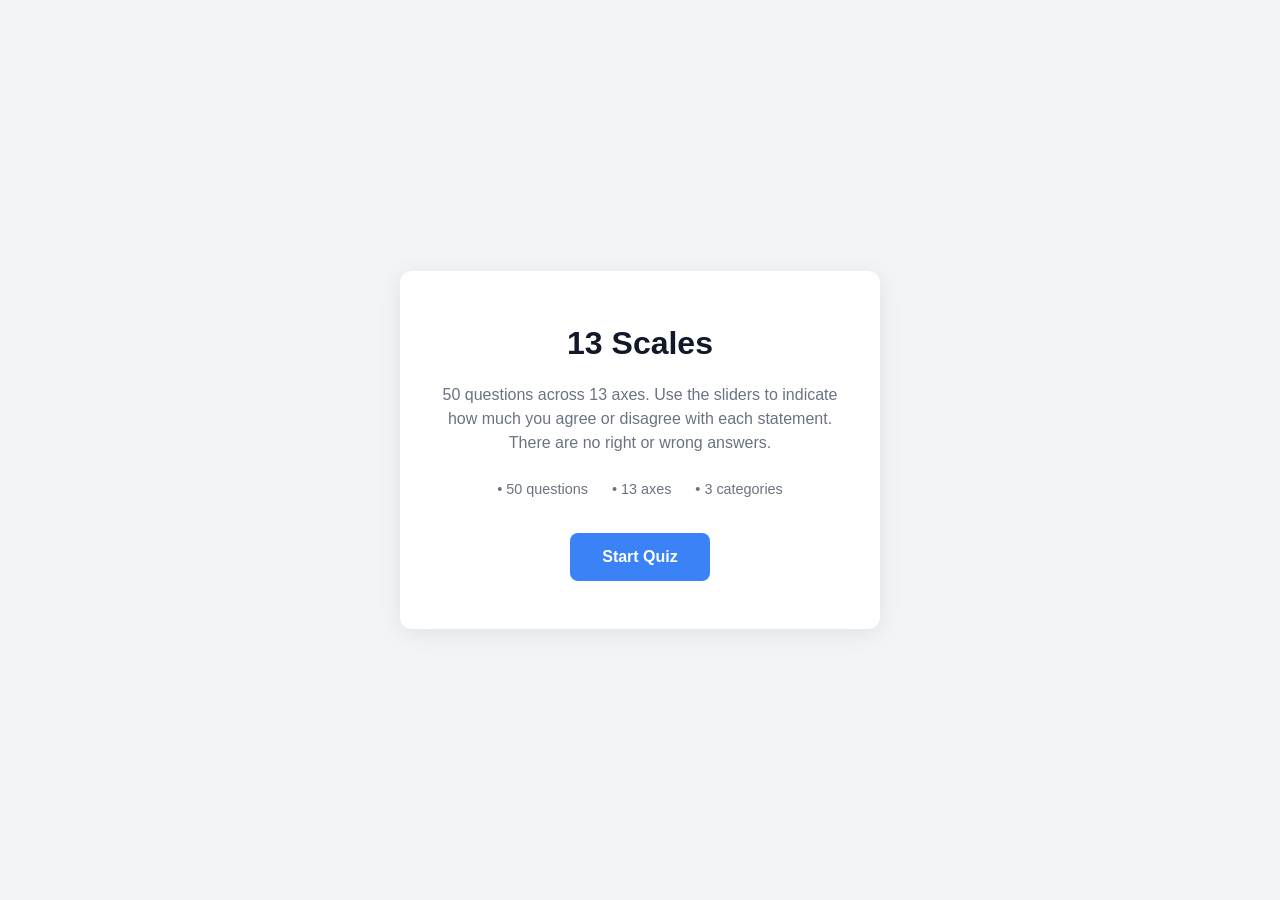
==== docs/index.html @ 3b5200a0 "formatting" ====
<!doctype html>
<html lang="en">
  <head>
    <meta charset="UTF-8" />
    <meta name="viewport" content="width=device-width, initial-scale=1.0" />
    <title>Political Quiz</title>
    <link rel="stylesheet" href="static/style.css" />
  </head>
  <body>
    <div class="landing">
      <div class="landing-card">
        <h1>13 Scales</h1>
        <p>
          50 questions across 13 axes. Use the sliders to indicate how much you
          agree or disagree with each statement. There are no right or wrong
          answers.
        </p>
        <ul class="meta-list">
          <li>50 questions</li>
          <li>13 axes</li>
          <li>3 categories</li>
        </ul>
        <a href="quiz/" class="btn-start">Start Quiz</a>
      </div>
    </div>
  </body>
</html>
---- docs/static/style.css ----
*,
*::before,
*::after {
  box-sizing: border-box;
  margin: 0;
  padding: 0;
}

:root {
  --blue: #3b82f6;
  --green: #22c55e;
  --red: #ef4444;
  --bg: #f3f4f6;
  --card: #ffffff;
  --text: #111827;
  --muted: #6b7280;
  --border: #e5e7eb;
  --radius: 12px;
}

body {
  font-family: -apple-system, BlinkMacSystemFont, "Segoe UI", sans-serif;
  background: var(--bg);
  color: var(--text);
  line-height: 1.5;
}

/* ── Landing ─────────────────────────────────────────── */

.landing {
  min-height: 100vh;
  display: flex;
  align-items: center;
  justify-content: center;
  padding: 2rem;
}

.landing-card {
  background: var(--card);
  border-radius: var(--radius);
  box-shadow: 0 4px 24px rgba(0, 0, 0, 0.08);
  padding: 3rem 2.5rem;
  max-width: 480px;
  width: 100%;
  text-align: center;
}

.landing-card h1 {
  font-size: 2rem;
  font-weight: 700;
  margin-bottom: 1rem;
}

.landing-card p {
  color: var(--muted);
  margin-bottom: 1.5rem;
}

.meta-list {
  list-style: none;
  display: flex;
  justify-content: center;
  gap: 1.5rem;
  margin-bottom: 2rem;
  font-size: 0.9rem;
  color: var(--muted);
}

.meta-list li::before {
  content: "• ";
}

/* ── Buttons ─────────────────────────────────────────── */

.btn-start,
.btn-submit {
  display: inline-block;
  background: var(--blue);
  color: #fff;
  font-size: 1rem;
  font-weight: 600;
  padding: 0.75rem 2rem;
  border-radius: 8px;
  border: none;
  cursor: pointer;
  text-decoration: none;
  transition: background 0.15s;
}

.btn-start:hover,
.btn-submit:hover {
  background: #2563eb;
}

/* ── Sticky progress bar ─────────────────────────────── */

.sticky-bar {
  position: sticky;
  top: 0;
  z-index: 100;
  background: var(--card);
  border-bottom: 1px solid var(--border);
  padding: 1.25rem 1.5rem;
  font-size: 1.5rem;
  font-weight: 600;
  color: var(--text);
  text-align: center;
}

/* ── Quiz layout ─────────────────────────────────────── */

.quiz-container {
  max-width: 800px;
  margin: 0 auto;
  padding: 2rem 1.5rem 4rem;
}

.quiz-container > h1 {
  font-size: 1.75rem;
  font-weight: 700;
  margin-bottom: 2rem;
}

.category-section {
  margin-bottom: 2.5rem;
}

.category-heading {
  font-size: 2rem;
  font-weight: 700;
  color: var(--blue);
  border-bottom: 2px solid var(--blue);
  padding-bottom: 0.4rem;
  margin-bottom: 1.25rem;
  text-align: center;
}

.question-card {
  background: var(--card);
  border-radius: var(--radius);
  box-shadow: 0 1px 4px rgba(0, 0, 0, 0.07);
  padding: 1.25rem 1.5rem;
  margin-bottom: 0.75rem;
}

.question-text {
  font-size: 1rem;
  margin-bottom: 1rem;
}

/* ── Slider ──────────────────────────────────────────── */

.slider-wrapper {
  display: flex;
  flex-direction: column;
  gap: 0.35rem;
}

input[type="range"] {
  -webkit-appearance: none;
  appearance: none;
  width: 100%;
  height: 6px;
  border-radius: 3px;
  background: linear-gradient(
    to right,
    var(--red) 0%,
    var(--border) 50%,
    var(--green) 100%
  );
  outline: none;
  cursor: pointer;
}

input[type="range"]::-webkit-slider-thumb {
  -webkit-appearance: none;
  appearance: none;
  width: 18px;
  height: 18px;
  border-radius: 50%;
  background: var(--card);
  border: 2px solid #9ca3af;
  box-shadow: 0 1px 4px rgba(0, 0, 0, 0.2);
  cursor: pointer;
  transition: border-color 0.15s;
}

input[type="range"]::-webkit-slider-thumb:hover {
  border-color: var(--blue);
}

input[type="range"]::-moz-range-thumb {
  width: 18px;
  height: 18px;
  border-radius: 50%;
  background: var(--card);
  border: 2px solid #9ca3af;
  cursor: pointer;
}

.slider-labels {
  position: relative;
  height: 1.3em;
  font-size: 0.68rem;
  color: var(--muted);
}

.slider-labels span {
  position: absolute;
  white-space: nowrap;
  transform: translateX(-50%);
}

.slider-labels span:nth-child(1) {
  left: 0%;
  transform: translateX(0);
}
.slider-labels span:nth-child(2) {
  left: calc(25% + 4.5px);
}
.slider-labels span:nth-child(3) {
  left: 50%;
}
.slider-labels span:nth-child(4) {
  left: calc(75% - 4.5px);
}
.slider-labels span:nth-child(5) {
  left: 100%;
  transform: translateX(-100%);
}

.slider-value {
  font-size: 0.8rem;
  font-weight: 600;
  text-align: center;
}

@media (max-width: 480px) {
  .slider-labels {
    height: 2.6em;
    font-size: 0.62rem;
  }

  .slider-labels span {
    white-space: normal;
    max-width: 4.8em;
    line-height: 1.2;
  }

  .slider-labels span:nth-child(5) {
    text-align: right;
  }
}

.slider-value.positive {
  color: var(--red);
}
.slider-value.negative {
  color: var(--blue);
}
.slider-value.neutral {
  color: var(--muted);
}

/* ── Submit row ──────────────────────────────────────── */

.submit-row {
  text-align: center;
  margin-top: 2rem;
}

/* ── Results ─────────────────────────────────────────── */

.results-container {
  max-width: 1100px;
  margin: 0 auto;
  padding: 2rem 1.5rem 4rem;
}

.results-title {
  font-size: 2rem;
  font-weight: 700;
  margin-bottom: 1.75rem;
  text-align: center;
}

.axis-result {
  background: var(--card);
  border-radius: var(--radius);
  box-shadow: 0 1px 4px rgba(0, 0, 0, 0.07);
  padding: 1.1rem 1.4rem;
  margin-bottom: 1rem;
}

.axis-label {
  font-size: 1.75rem;
  font-weight: 700;
  color: var(--text);
  margin-bottom: 0.55rem;
  text-align: center;
}

.bar-track {
  display: flex;
  height: 75px;
  border-radius: 10px;
  overflow: hidden;
  background: var(--border);
}

.bar-left {
  background: var(--blue);
  height: 100%;
  display: flex;
  align-items: center;
  justify-content: center;
  overflow: hidden;
  transition: width 0.5s ease;
  border-right: 4px solid #fff;
}

.bar-right {
  background: var(--red);
  height: 100%;
  display: flex;
  align-items: center;
  justify-content: center;
  overflow: hidden;
  transition: width 0.5s ease;
}

.bar-inner-text {
  color: #fff;
  font-size: 1.5rem;
  font-weight: 600;
  white-space: nowrap;
  padding: 0 0.5rem;
  text-shadow: 0 1px 2px rgba(0, 0, 0, 0.25);
}

.retake-row {
  text-align: center;
  margin-top: 2rem;
}
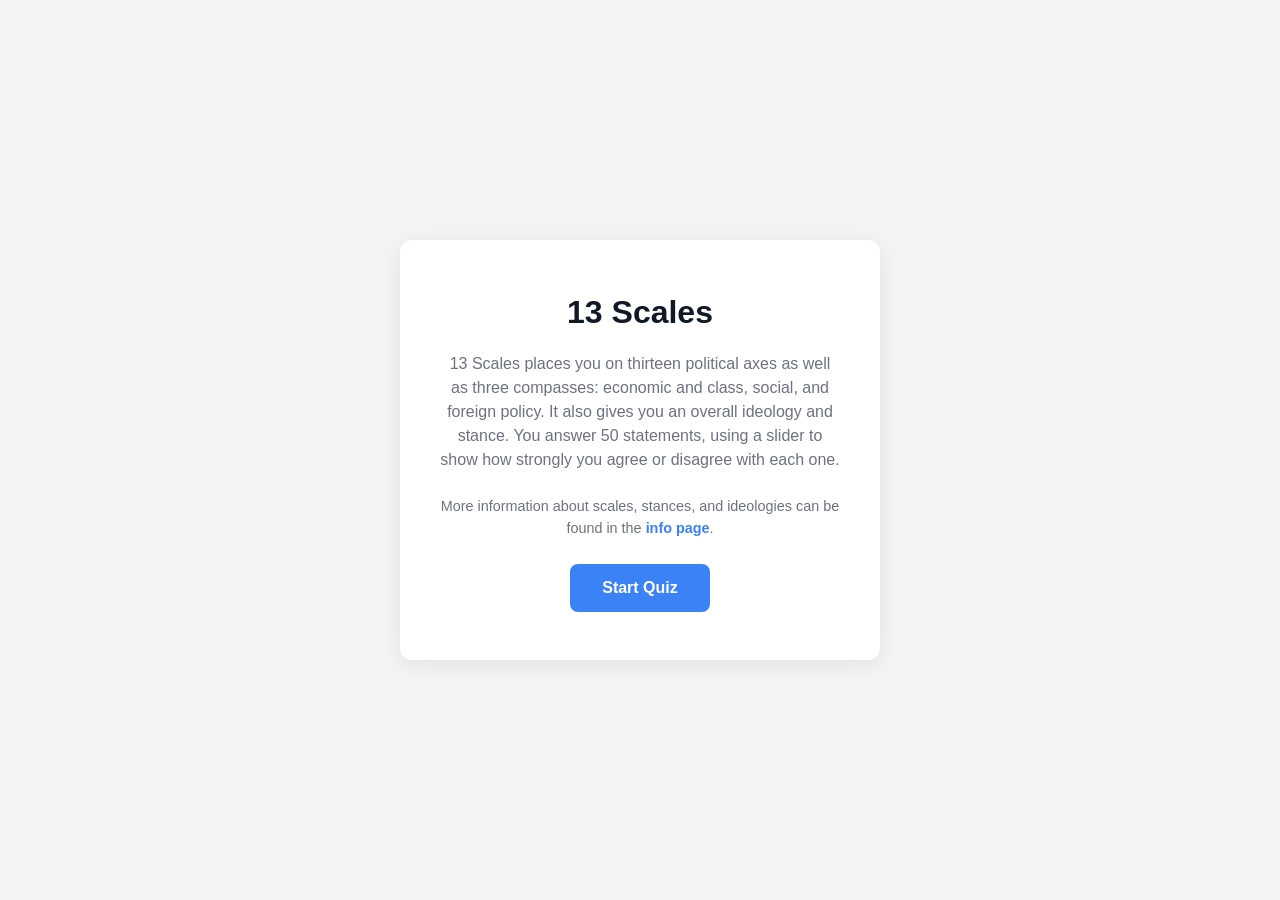
==== commit eadb88c4: "done" ====
--- a/docs/index.html
+++ b/docs/index.html
@@ -3,7 +3,7 @@
   <head>
     <meta charset="UTF-8" />
     <meta name="viewport" content="width=device-width, initial-scale=1.0" />
-    <title>Political Quiz</title>
+    <title>13 Scales</title>
     <link rel="stylesheet" href="static/style.css" />
   </head>
   <body>
@@ -11,15 +11,16 @@
       <div class="landing-card">
         <h1>13 Scales</h1>
         <p>
-          50 questions across 13 axes. Use the sliders to indicate how much you
-          agree or disagree with each statement. There are no right or wrong
-          answers.
+          13 Scales places you on thirteen political axes as well as three
+          compasses: economic and class, social, and foreign policy. It also
+          gives you an overall ideology and stance. You answer 50 statements,
+          using a slider to show how strongly you agree or disagree with each
+          one.
         </p>
-        <ul class="meta-list">
-          <li>50 questions</li>
-          <li>13 axes</li>
-          <li>3 categories</li>
-        </ul>
+        <p class="card-note">
+          More information about scales, stances, and ideologies can be found in
+          the <a href="info/">info page</a>.
+        </p>
         <a href="quiz/" class="btn-start">Start Quiz</a>
       </div>
     </div>
--- a/docs/static/style.css
+++ b/docs/static/style.css
@@ -342,3 +342,160 @@
   text-align: center;
   margin-top: 2rem;
 }
+
+/* ── Content pages (home extras + info) ──────────────── */
+
+.content-container {
+  max-width: 800px;
+  margin: 0 auto;
+  padding: 2rem 1.5rem 4rem;
+}
+
+.content-intro {
+  color: var(--muted);
+  text-align: center;
+  max-width: 640px;
+  margin: 0 auto 2.5rem;
+}
+
+.content-section {
+  margin-bottom: 2.5rem;
+}
+
+.content-section > h2 {
+  font-size: 1.5rem;
+  font-weight: 700;
+  color: var(--blue);
+  border-bottom: 2px solid var(--blue);
+  padding-bottom: 0.4rem;
+  margin-bottom: 1.25rem;
+  text-align: center;
+}
+
+.term-card {
+  background: var(--card);
+  border-radius: var(--radius);
+  box-shadow: 0 1px 4px rgba(0, 0, 0, 0.07);
+  padding: 1.1rem 1.4rem;
+  margin-bottom: 0.75rem;
+}
+
+.term-card h3 {
+  font-size: 1.15rem;
+  font-weight: 700;
+  margin-bottom: 0.35rem;
+}
+
+.term-card p {
+  color: var(--muted);
+  font-size: 0.95rem;
+}
+
+.term-poles {
+  list-style: none;
+  display: flex;
+  flex-direction: column;
+  gap: 0.25rem;
+}
+
+.term-poles li {
+  color: var(--muted);
+  font-size: 0.95rem;
+  padding-left: 1rem;
+  position: relative;
+}
+
+.term-poles li::before {
+  content: "•";
+  position: absolute;
+  left: 0;
+  color: var(--blue);
+}
+
+.content-cta {
+  text-align: center;
+  margin-top: 1rem;
+}
+
+.scale-row {
+  display: flex;
+  align-items: center;
+  gap: 0.5rem;
+  margin-bottom: 0.75rem;
+}
+
+.scale-row .term-card {
+  flex: 1;
+  margin-bottom: 0;
+}
+
+.scale-side-icon {
+  width: 120px;
+  height: 120px;
+  object-fit: contain;
+  flex-shrink: 0;
+}
+
+@media (max-width: 600px) {
+  .scale-side-icon {
+    width: 64px;
+    height: 64px;
+  }
+}
+
+.card-note {
+  margin-top: 1.5rem;
+  margin-bottom: 0;
+  font-size: 0.9rem;
+  color: var(--muted);
+}
+
+.card-note a {
+  color: var(--blue);
+  font-weight: 600;
+  text-decoration: none;
+}
+
+.card-note a:hover {
+  text-decoration: underline;
+}
+
+/* sticky bar with side buttons (info page, results) */
+
+.bar-nav {
+  display: flex;
+  align-items: center;
+  justify-content: center;
+}
+
+.bar-btn {
+  position: absolute;
+  background: transparent;
+  border: 1.5px solid var(--border);
+  color: var(--text);
+  font-size: 0.82rem;
+  font-weight: 600;
+  padding: 0.35rem 0.85rem;
+  border-radius: 6px;
+  cursor: pointer;
+  text-decoration: none;
+  white-space: nowrap;
+  transition:
+    background 0.15s,
+    color 0.15s,
+    border-color 0.15s;
+}
+
+.bar-btn:hover {
+  background: var(--blue);
+  color: #fff;
+  border-color: var(--blue);
+}
+
+.bar-btn.left {
+  left: 1.5rem;
+}
+
+.bar-btn.right {
+  right: 1.5rem;
+}
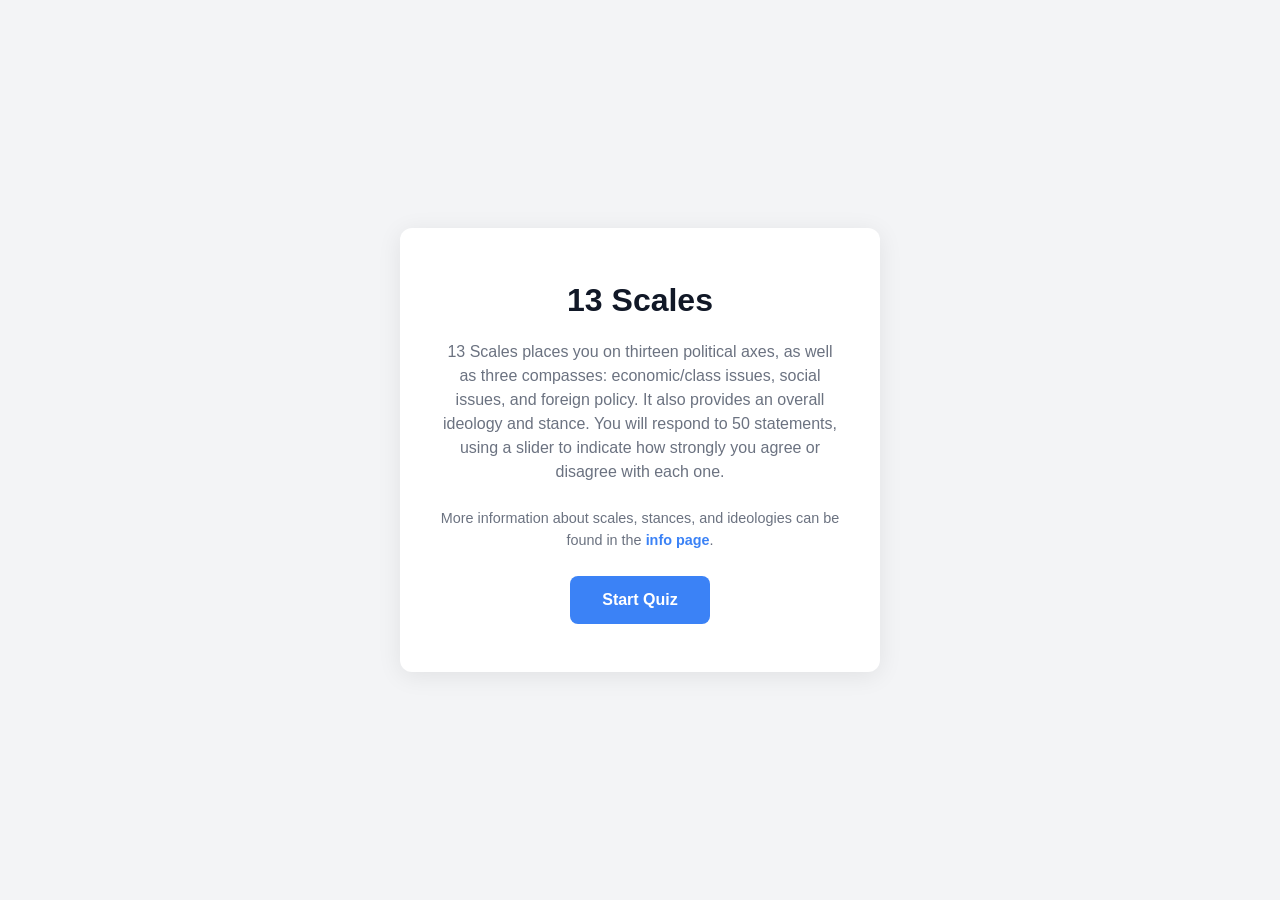
==== commit ff4c318d: "fix grammar" ====
--- a/docs/index.html
+++ b/docs/index.html
@@ -11,11 +11,11 @@
       <div class="landing-card">
         <h1>13 Scales</h1>
         <p>
-          13 Scales places you on thirteen political axes as well as three
-          compasses: economic and class, social, and foreign policy. It also
-          gives you an overall ideology and stance. You answer 50 statements,
-          using a slider to show how strongly you agree or disagree with each
-          one.
+          13 Scales places you on thirteen political axes, as well as three
+          compasses: economic/class issues, social issues, and foreign policy.
+          It also provides an overall ideology and stance. You will respond to
+          50 statements, using a slider to indicate how strongly you agree or
+          disagree with each one.
         </p>
         <p class="card-note">
           More information about scales, stances, and ideologies can be found in
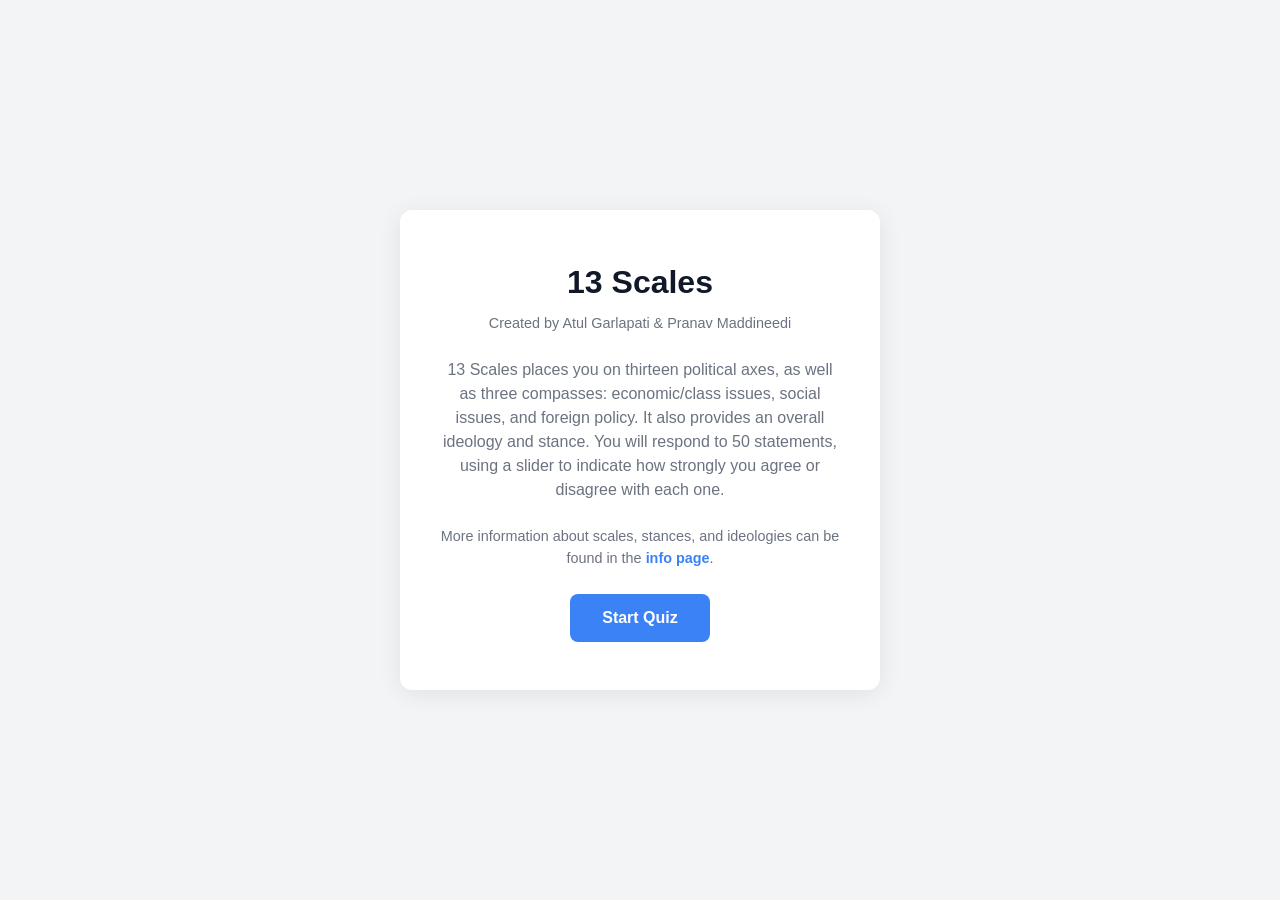
==== commit d9e4fbe2: "style & freeze" ====
--- a/docs/index.html
+++ b/docs/index.html
@@ -4,12 +4,16 @@
     <meta charset="UTF-8" />
     <meta name="viewport" content="width=device-width, initial-scale=1.0" />
     <title>13 Scales</title>
+    <link rel="icon" type="image/png" href="static/favicon.png" />
     <link rel="stylesheet" href="static/style.css" />
   </head>
   <body>
     <div class="landing">
       <div class="landing-card">
-        <h1>13 Scales</h1>
+        <h1 style="margin-bottom: 0.4rem">13 Scales</h1>
+        <p class="card-note" style="margin-top: 0">
+          Created by Atul Garlapati & Pranav Maddineedi
+        </p>
         <p>
           13 Scales places you on thirteen political axes, as well as three
           compasses: economic/class issues, social issues, and foreign policy.
--- a/docs/static/style.css
+++ b/docs/static/style.css
@@ -212,7 +212,7 @@
 }
 
 .slider-labels span:nth-child(1) {
-  left: 0%;
+  left: 0;
   transform: translateX(0);
 }
 .slider-labels span:nth-child(2) {
@@ -275,6 +275,11 @@
   max-width: 1100px;
   margin: 0 auto;
   padding: 2rem 1.5rem 4rem;
+  visibility: hidden;
+}
+
+.results-ready .results-container {
+  visibility: visible;
 }
 
 .results-title {
@@ -440,6 +445,15 @@
   .scale-side-icon {
     width: 64px;
     height: 64px;
+  }
+
+  .scale-row .term-card {
+    min-width: 0;
+  }
+
+  .scale-row .term-card h3,
+  .scale-row .term-poles li {
+    overflow-wrap: break-word;
   }
 }
 
@@ -496,6 +510,155 @@
   left: 1.5rem;
 }
 
+.bar-btn.left {
+  padding-left: 0.6rem;
+  padding-right: 0.6rem;
+}
+
 .bar-btn.right {
   right: 1.5rem;
 }
+
+.results-sticky-bar {
+  display: flex;
+  align-items: center;
+  justify-content: center;
+}
+.btn-copy {
+  position: absolute;
+  left: 1.25rem;
+  background: transparent;
+  border: 1.5px solid var(--border);
+  color: var(--text);
+  font-size: 0.82rem;
+  font-weight: 600;
+  padding: 0.3rem 0.5rem;
+  border-radius: 6px;
+  cursor: pointer;
+  transition:
+    background 0.15s,
+    color 0.15s,
+    border-color 0.15s;
+  white-space: nowrap;
+}
+.btn-copy:hover {
+  background: var(--blue);
+  color: #fff;
+  border-color: var(--blue);
+}
+.btn-copy.copied {
+  background: #16a34a;
+  color: #fff;
+  border-color: #16a34a;
+}
+
+.planes-section {
+  margin-bottom: 2rem;
+}
+.planes-row {
+  display: flex;
+  justify-content: center;
+  gap: 2rem;
+  margin-bottom: 2rem;
+}
+.plane-box {
+  display: flex;
+  flex-direction: column;
+  align-items: center;
+  gap: 0.4rem;
+}
+.plane-title {
+  font-size: 0.95rem;
+  font-weight: 700;
+  color: var(--text);
+  text-align: center;
+}
+.plane-outer {
+  display: flex;
+  flex-direction: column;
+  align-items: center;
+  gap: 0.2rem;
+}
+.plane-middle {
+  display: flex;
+  align-items: center;
+  gap: 0.35rem;
+}
+.plane-dir {
+  font-size: 0.72rem;
+  font-weight: 600;
+  color: var(--muted);
+  user-select: none;
+}
+.plane-dir.left,
+.plane-dir.right {
+  width: 2.2rem;
+  text-align: center;
+}
+.plane-svg {
+  width: 180px;
+  height: 180px;
+  background: var(--card);
+  border-radius: 8px;
+  box-shadow: 0 1px 4px rgba(0, 0, 0, 0.07);
+  overflow: visible;
+}
+.bar-with-icons {
+  display: flex;
+  align-items: center;
+  gap: 0;
+}
+.bar-with-icons .bar-track {
+  flex: 1;
+  border-radius: 0;
+  position: relative;
+  overflow: visible;
+}
+.scale-icon {
+  width: 120px;
+  height: 120px;
+  object-fit: contain;
+  flex-shrink: 0;
+}
+.bar-with-icons .scale-icon:first-child {
+  object-position: right center;
+}
+.bar-with-icons .scale-icon:last-child {
+  object-position: left center;
+}
+.bar-pct {
+  position: absolute;
+  top: 50%;
+  transform: translateY(-50%);
+  color: #fff;
+  font-size: 1.5rem;
+  font-weight: 600;
+  pointer-events: none;
+  text-shadow: 0 1px 2px rgba(0, 0, 0, 0.4);
+}
+.bar-pct.pct-left {
+  left: 0.5rem;
+}
+.bar-pct.pct-right {
+  right: 0.5rem;
+}
+
+@media (max-width: 600px) {
+  .planes-row {
+    flex-wrap: wrap;
+    gap: 1rem;
+  }
+  .scale-icon {
+    width: 64px;
+    height: 64px;
+  }
+  .bar-track {
+    height: 56px;
+  }
+  .bar-pct {
+    font-size: 1rem;
+  }
+  .axis-label {
+    font-size: 1.25rem;
+  }
+}
